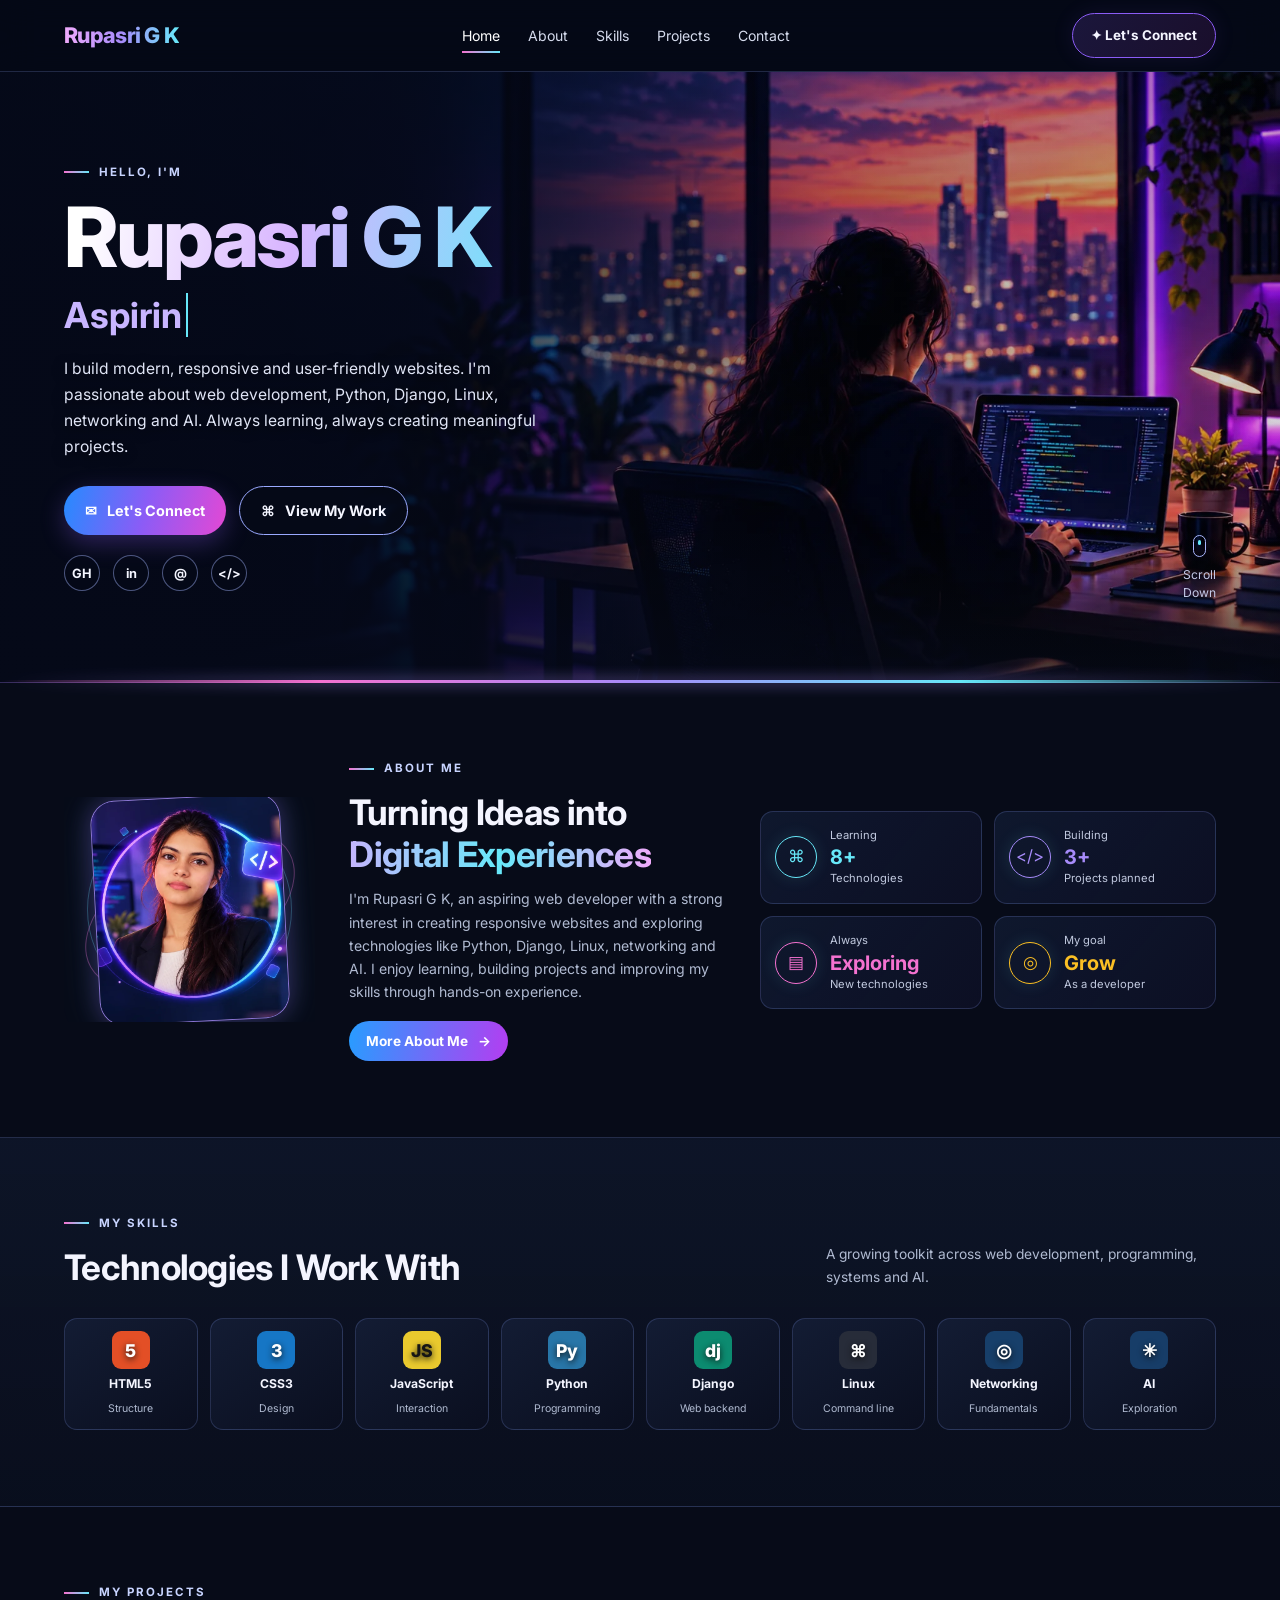
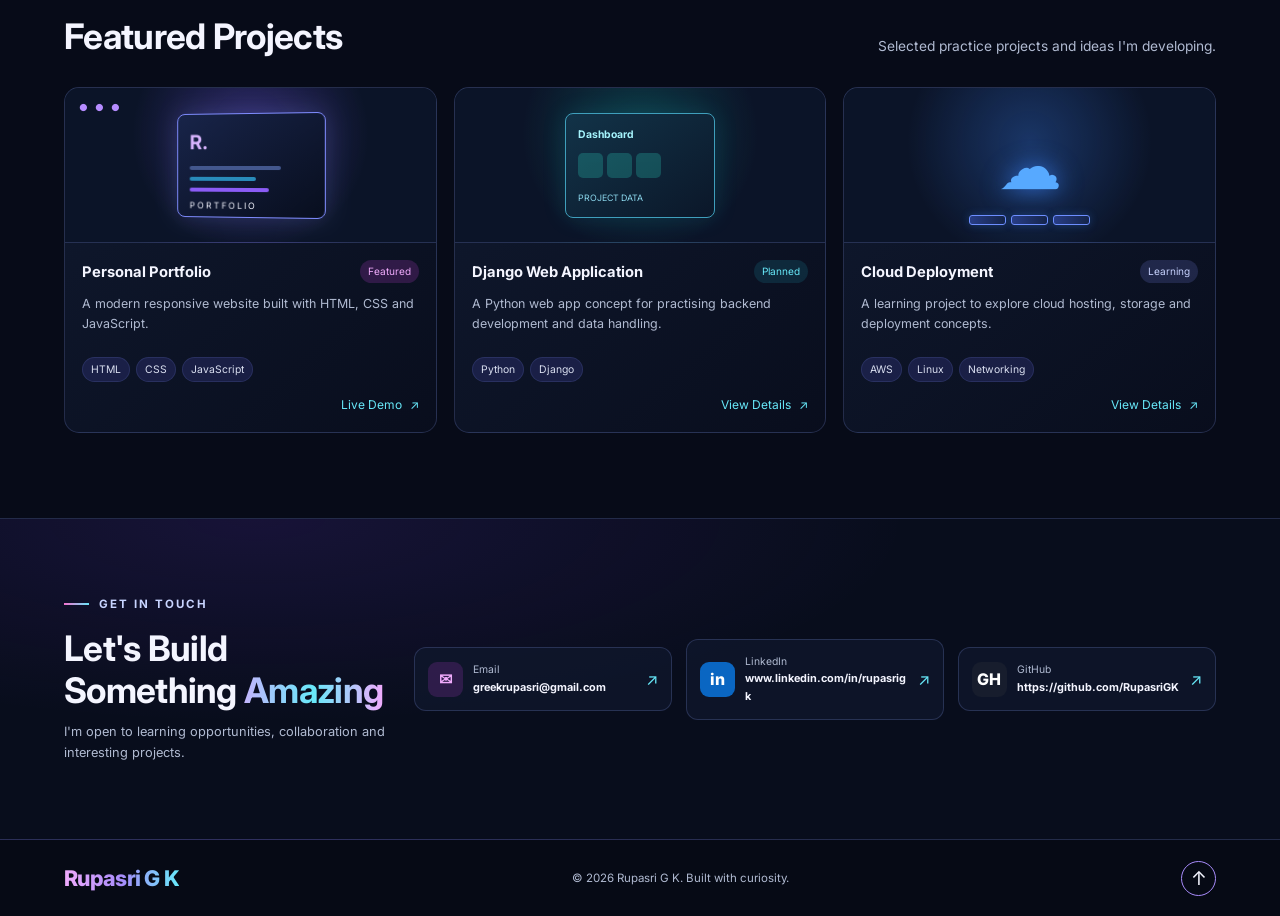
==== index.html @ 0a928298 "Initial portfolio commit" ====
<!DOCTYPE html>
<html lang="en">
<head>
  <meta charset="UTF-8">
  <meta name="viewport" content="width=device-width, initial-scale=1.0">
  <meta name="description" content="Rupasri G K — aspiring web developer exploring HTML, CSS, JavaScript, Python, Django, Linux, networking and AI.">
  <title>Rupasri G K | Web Developer</title>
  <link rel="preconnect" href="https://fonts.googleapis.com">
  <link rel="preconnect" href="https://fonts.gstatic.com" crossorigin>
  <link href="https://fonts.googleapis.com/css2?family=Inter:wght@400;500;600;700;800&display=swap" rel="stylesheet">
  <link rel="stylesheet" href="style.css">
  <script src="script.js" defer></script>
</head>
<body>
  <header class="site-header">
    <nav class="nav container" aria-label="Main navigation">
      <a class="brand" href="#home">Rupasri <span>G K</span></a>
      <button class="menu-toggle" id="menu-toggle" aria-expanded="false" aria-controls="nav-links" aria-label="Open navigation">☰</button>
      <ul class="nav-links" id="nav-links">
        <li><a class="active" href="#home">Home</a></li>
        <li><a href="#about">About</a></li>
        <li><a href="#skills">Skills</a></li>
        <li><a href="#projects">Projects</a></li>
        <li><a href="#contact">Contact</a></li>
      </ul>
      <a class="resume-link" href="#contact">✦ Let's Connect</a>
    </nav>
  </header>

  <main>
    <section class="hero" id="home">
      <div class="hero-shade"></div>
      <div class="hero-inner container">
        <div class="hero-copy">
          <p class="eyebrow"><span class="eyebrow-line"></span> HELLO, I'M</p>
          <h1>Rupasri <span>G K</span></h1>
          <h2><span class="typing" id="typing-text">Aspiring Web Developer</span></h2>
          <p class="hero-description">
            I build modern, responsive and user-friendly websites. I'm passionate
            about web development, Python, Django, Linux, networking and AI.
            Always learning, always creating meaningful projects.
          </p>
          <div class="hero-actions">
            <a class="button button-primary" href="#contact">✉ <span>Let's Connect</span></a>
            <a class="button button-glass" href="#projects">⌘ <span>View My Work</span></a>
          </div>
          <div class="social-links" aria-label="Social links">
            <a href="https://github.com/" target="_blank" rel="noreferrer" aria-label="GitHub">GH</a>
            <a href="https://www.linkedin.com/" target="_blank" rel="noreferrer" aria-label="LinkedIn">in</a>
            <a href="mailto:YOUR_EMAIL@example.com" aria-label="Email">@</a>
            <a href="#skills" aria-label="Explore skills">&lt;/&gt;</a>
          </div>
        </div>
        <a class="scroll-cue" href="#about"><span class="scroll-dot"></span> Scroll<br>Down</a>
      </div>
      <div class="hero-wave" aria-hidden="true"></div>
    </section>

    <section class="about-section section container reveal" id="about">
      
        <div class="about-visual">
            <div class="visual-orbit orbit-one"></div>
            <div class="visual-orbit orbit-two"></div>

            <div class="profile-frame">
                <img
                    src="rupaai-optimized.webp"
                    alt="Professional portrait of Rupasri G K"
                    class="profile-photo"
                >
            </div>

            <!-- <div class="code-float">&lt;/&gt;</div> -->
        </div>

      <div class="about-copy">
        <p class="eyebrow"><span class="eyebrow-line"></span> ABOUT ME</p>
        <h2>Turning Ideas into<br><span class="gradient-text">Digital Experiences</span></h2>
        <p>I'm Rupasri G K, an aspiring web developer with a strong interest in creating responsive websites and exploring technologies like Python, Django, Linux, networking and AI. I enjoy learning, building projects and improving my skills through hands-on experience.</p>
        <a class="text-link" href="#contact">More About Me <span>→</span></a>
      </div>
      <div class="stats-grid">
        <article class="stat-card cyan"><span class="stat-icon">⌘</span><div><small>Learning</small><strong>8+</strong><small>Technologies</small></div></article>
        <article class="stat-card purple"><span class="stat-icon">&lt;/&gt;</span><div><small>Building</small><strong>3+</strong><small>Projects planned</small></div></article>
        <article class="stat-card pink"><span class="stat-icon">▤</span><div><small>Always</small><strong>Exploring</strong><small>New technologies</small></div></article>
        <article class="stat-card orange"><span class="stat-icon">◎</span><div><small>My goal</small><strong>Grow</strong><small>As a developer</small></div></article>
      </div>
    </section>

    <section class="skills-section section" id="skills">
      <div class="container reveal">
        <div class="section-heading">
          <div><p class="eyebrow"><span class="eyebrow-line"></span> MY SKILLS</p><h2>Technologies I Work With</h2></div>
          <p>A growing toolkit across web development, programming, systems and AI.</p>
        </div>
        <div class="skills-grid">
          <article class="skill-card"><span class="skill-symbol html">5</span><h3>HTML5</h3><small>Structure</small></article>
          <article class="skill-card"><span class="skill-symbol css">3</span><h3>CSS3</h3><small>Design</small></article>
          <article class="skill-card"><span class="skill-symbol js">JS</span><h3>JavaScript</h3><small>Interaction</small></article>
          <article class="skill-card"><span class="skill-symbol python">Py</span><h3>Python</h3><small>Programming</small></article>
          <article class="skill-card"><span class="skill-symbol django">dj</span><h3>Django</h3><small>Web backend</small></article>
          <article class="skill-card"><span class="skill-symbol linux">⌘</span><h3>Linux</h3><small>Command line</small></article>
          <article class="skill-card"><span class="skill-symbol network">◎</span><h3>Networking</h3><small>Fundamentals</small></article>
          <article class="skill-card"><span class="skill-symbol ai">✳</span><h3>AI</h3><small>Exploration</small></article>
        </div>
      </div>
    </section>

    <section class="projects-section section container reveal" id="projects">
      <div class="section-heading">
        <div><p class="eyebrow"><span class="eyebrow-line"></span> MY PROJECTS</p><h2>Featured Projects</h2></div>
        <p>Selected practice projects and ideas I'm developing.</p>
      </div>
      <div class="projects-grid">
        <article class="project-card">
          <div class="project-art portfolio-art"><span class="browser-dots">● ● ●</span><div class="mini-screen"><b>R.</b><i></i><i></i><i></i><span>PORTFOLIO</span></div></div>
          <div class="project-info"><div class="project-title-row"><h3>Personal Portfolio</h3><span class="status featured">Featured</span></div><p>A modern responsive website built with HTML, CSS and JavaScript.</p><div class="tags"><span>HTML</span><span>CSS</span><span>JavaScript</span></div><a href="#home" class="project-link">Live Demo <span>↗</span></a></div>
        </article>
        <article class="project-card">
          <div class="project-art django-art"><span class="app-window"><b>Dashboard</b><i></i><i></i><i></i><em>PROJECT DATA</em></span></div>
          <div class="project-info"><div class="project-title-row"><h3>Django Web Application</h3><span class="status progress">Planned</span></div><p>A Python web app concept for practising backend development and data handling.</p><div class="tags"><span>Python</span><span>Django</span></div><a href="#contact" class="project-link">View Details <span>↗</span></a></div>
        </article>
        <article class="project-card">
          <div class="project-art cloud-art"><div class="cloud-shape">☁</div><div class="server-stack"><i></i><i></i><i></i></div></div>
          <div class="project-info"><div class="project-title-row"><h3>Cloud Deployment</h3><span class="status planned">Learning</span></div><p>A learning project to explore cloud hosting, storage and deployment concepts.</p><div class="tags"><span>AWS</span><span>Linux</span><span>Networking</span></div><a href="#contact" class="project-link">View Details <span>↗</span></a></div>
        </article>
      </div>
    </section>

    <section class="contact-section section" id="contact">
      <div class="container contact-inner reveal">
        <div><p class="eyebrow"><span class="eyebrow-line"></span> GET IN TOUCH</p><h2>Let's Build Something <span class="gradient-text">Amazing</span></h2><p>I'm open to learning opportunities, collaboration and interesting projects.</p></div>
        <a class="contact-card" href="mailto:greekrupasri@gmail.com"><span class="contact-icon">✉</span><span><small>Email</small><strong>greekrupasri@gmail.com</strong></span><span class="arrow">↗</span></a>
        <a class="contact-card" href="https://www.linkedin.com/" target="_blank" rel="noreferrer"><span class="contact-icon linkedin">in</span><span><small>LinkedIn</small><strong>www.linkedin.com/in/rupasrigk</strong></span><span class="arrow">↗</span></a>
        <a class="contact-card" href="https://github.com/" target="_blank" rel="noreferrer"><span class="contact-icon github">GH</span><span><small>GitHub</small><strong>https://github.com/RupasriGK</strong></span><span class="arrow">↗</span></a>
      </div>
    </section>
  </main>

  <footer class="footer">
    <div class="container footer-inner"><a class="brand" href="#home">Rupasri <span>G K</span></a><p>© <span id="year"></span> Rupasri G K. Built with curiosity.</p><a href="#home" class="back-top" aria-label="Back to top">↑</a></div>
  </footer>
</body>
</html>
---- style.css ----
/* Rupasri G K portfolio — modern responsive design */
:root {
  --bg: #070b18;
  --panel: #0d1427;
  --panel2: #101a30;
  --text: #f4f5ff;
  --muted: #b0bad1;
  --purple: #a78bfa;
  --cyan: #67e8f9;
  --pink: #f472d0;
  --line: rgba(143, 164, 255, 0.2);
  --max: 1180px;
}
* {
  box-sizing: border-box;
  margin: 0;
  padding: 0;
}
html {
  scroll-behavior: smooth;
  scroll-padding-top: 85px;
}
body {
  font-family:
    Inter,
    Segoe UI,
    Arial,
    sans-serif;
  color: var(--text);
  background: var(--bg);
  line-height: 1.65;
  overflow-x: hidden;
}
a {
  color: inherit;
  text-decoration: none;
}
button {
  font: inherit;
}
.container {
  width: min(var(--max), 90%);
  margin-inline: auto;
}
.site-header {
  height: 72px;
  position: sticky;
  top: 0;
  z-index: 50;
  background: rgba(5, 9, 22, 0.88);
  backdrop-filter: blur(18px);
  border-bottom: 1px solid var(--line);
}
.nav {
  height: 100%;
  display: flex;
  align-items: center;
  justify-content: space-between;
  gap: 22px;
}
.brand {
  font-size: 1.35rem;
  font-weight: 800;
  letter-spacing: -0.7px;
  background: linear-gradient(90deg, #f0abfc, #a78bfa, #67e8f9);
  background-clip: text;
  -webkit-background-clip: text;
  color: transparent;
  white-space: nowrap;
}
.nav-links {
  list-style: none;
  display: flex;
  align-items: center;
  gap: 28px;
}
.nav-links a {
  font-size: 0.88rem;
  color: #d5dbed;
  position: relative;
  padding: 25px 0;
  transition: color 0.25s;
}
.nav-links a::after {
  content: "";
  position: absolute;
  bottom: 16px;
  left: 0;
  width: 0;
  height: 2px;
  background: linear-gradient(90deg, var(--pink), var(--cyan));
  transition: width 0.3s;
}
.nav-links a:hover,
.nav-links a.active {
  color: white;
}
.nav-links a:hover::after,
.nav-links a.active::after {
  width: 100%;
}
.resume-link {
  font-size: 0.84rem;
  font-weight: 700;
  padding: 10px 18px;
  border: 1px solid #8b5cf6;
  border-radius: 30px;
  background: linear-gradient(
    120deg,
    rgba(139, 92, 246, 0.17),
    rgba(217, 70, 239, 0.1)
  );
  box-shadow: 0 0 22px rgba(139, 92, 246, 0.1);
  transition: 0.3s;
}
.resume-link:hover {
  box-shadow: 0 0 28px rgba(167, 139, 250, 0.4);
  transform: translateY(-2px);
}
.menu-toggle {
  display: none;
  color: white;
  background: #141b31;
  border: 1px solid var(--line);
  border-radius: 9px;
  padding: 6px 12px;
  font-size: 1.3rem;
}
.hero {
  min-height: 610px;
  position: relative;
  display: flex;
  align-items: center;
  background-image: url("bg-optimized.webp");
  background-position: center 48%;
  background-size: cover;
  isolation: isolate;
  border-bottom: 1px solid rgba(167, 139, 250, 0.3);
}
.hero-shade {
  position: absolute;
  inset: 0;
  z-index: -1;
  background:
    linear-gradient(
      90deg,
      rgba(5, 9, 24, 0.96) 0%,
      rgba(5, 9, 24, 0.87) 31%,
      rgba(5, 9, 24, 0.26) 65%,
      rgba(5, 9, 24, 0.15) 100%
    ),
    linear-gradient(
      0deg,
      rgba(7, 11, 24, 0.75),
      transparent 25%,
      rgba(7, 11, 24, 0.1)
    );
}
.hero-inner {
  position: relative;
  display: flex;
  align-items: center;
  min-height: 610px;
  padding-block: 70px;
}
.hero-copy {
  max-width: 550px;
  animation: rise 0.9s both;
}
.eyebrow {
  display: flex;
  align-items: center;
  gap: 10px;
  font-size: 0.72rem;
  letter-spacing: 2px;
  color: #c8d4ff;
  font-weight: 700;
  margin-bottom: 13px;
}
.eyebrow-line {
  display: inline-block;
  width: 25px;
  height: 2px;
  background: linear-gradient(90deg, var(--pink), var(--cyan));
}
.hero h1 {
  font-size: clamp(3.2rem, 6.5vw, 5.8rem);
  line-height: 1.02;
  letter-spacing: -3px;
  font-weight: 800;
  background: linear-gradient(100deg, #fff 5%, #d7b4ff 48%, #67e8f9);
  background-clip: text;
  -webkit-background-clip: text;
  color: transparent;
}
.hero h2 {
  font-size: clamp(1.35rem, 2.8vw, 2.25rem);
  line-height: 1.3;
  margin-top: 12px;
  color: #c8b5ff;
}
.typing {
  border-right: 2px solid var(--cyan);
  padding-right: 4px;
  animation: caret 0.8s steps(1) infinite;
}
.hero-description {
  max-width: 480px;
  color: #e0e5f6;
  font-size: 0.98rem;
  margin-top: 18px;
  text-shadow: 0 2px 12px #050816;
}
.hero-actions {
  display: flex;
  flex-wrap: wrap;
  gap: 13px;
  margin-top: 26px;
}
.button {
  display: inline-flex;
  align-items: center;
  justify-content: center;
  gap: 10px;
  padding: 12px 21px;
  border-radius: 28px;
  font-size: 0.9rem;
  font-weight: 700;
  transition:
    transform 0.25s,
    box-shadow 0.25s;
}
.button:hover {
  transform: translateY(-3px);
}
.button-primary {
  color: #fff;
  background: linear-gradient(105deg, #258bff, #8b5cf6, #e448d4);
  box-shadow: 0 8px 25px rgba(139, 92, 246, 0.3);
}
.button-primary:hover {
  box-shadow: 0 8px 35px rgba(217, 70, 239, 0.42);
}
.button-glass {
  border: 1px solid #9aa9ff;
  background: rgba(7, 11, 24, 0.48);
  backdrop-filter: blur(10px);
}
.button-glass:hover {
  box-shadow: 0 0 25px rgba(103, 232, 249, 0.2);
}
.social-links {
  display: flex;
  gap: 13px;
  margin-top: 20px;
}
.social-links a {
  width: 36px;
  height: 36px;
  display: grid;
  place-items: center;
  border: 1px solid rgba(164, 181, 255, 0.45);
  border-radius: 50%;
  font-weight: 700;
  font-size: 0.8rem;
  background: rgba(5, 9, 24, 0.45);
  transition: 0.25s;
}
.social-links a:hover {
  color: var(--cyan);
  border-color: var(--cyan);
  transform: translateY(-4px);
  box-shadow: 0 0 18px rgba(103, 232, 249, 0.22);
}
.scroll-cue {
  position: absolute;
  right: 0;
  bottom: 80px;
  text-align: center;
  color: #c4c9e7;
  font-size: 0.76rem;
  line-height: 1.5;
}
.scroll-dot {
  display: block;
  width: 13px;
  height: 22px;
  border: 1px solid #aab7ff;
  border-radius: 10px;
  margin: 0 auto 9px;
  position: relative;
}
.scroll-dot::after {
  content: "";
  position: absolute;
  width: 3px;
  height: 5px;
  left: 4px;
  top: 4px;
  border-radius: 4px;
  background: var(--cyan);
  animation: scrollDot 1.3s infinite;
}
.hero-wave {
  position: absolute;
  bottom: -1px;
  left: 0;
  right: 0;
  height: 3px;
  background: linear-gradient(
    90deg,
    transparent,
    var(--pink),
    var(--purple),
    var(--cyan),
    transparent
  );
  filter: drop-shadow(0 0 7px var(--purple));
}
.section {
  padding-block: 76px;
}
.about-section {
  display: grid;
  grid-template-columns: 0.8fr 1.2fr 1.45fr;
  align-items: center;
  gap: 34px;
}
.about-visual {
  min-height: 205px;
  display: grid;
  place-items: center;
  position: relative;
  overflow: hidden;
}
.about-monogram {
  width: 165px;
  height: 165px;
  border: 1px solid rgba(167, 139, 250, 0.65);
  border-radius: 24px;
  display: flex;
  align-items: center;
  justify-content: center;
  flex-direction: column;
  font-size: 3.3rem;
  font-weight: 800;
  background: linear-gradient(
    140deg,
    rgba(70, 67, 147, 0.72),
    rgba(12, 20, 43, 0.9)
  );
  box-shadow: 0 0 35px rgba(139, 92, 246, 0.18);
  transform: rotate(-5deg);
}
.about-monogram span {
  color: var(--cyan);
}
.about-monogram small {
  font-size: 0.53rem;
  letter-spacing: 2px;
  color: #c8d2f4;
}
.visual-orbit {
  position: absolute;
  width: 205px;
  height: 205px;
  border: 1px solid rgba(103, 232, 249, 0.28);
  border-radius: 50%;
  animation: spin 16s linear infinite;
}
.orbit-two {
  width: 230px;
  height: 130px;
  border-color: rgba(244, 114, 208, 0.35);
  transform: rotate(-30deg);
  animation-direction: reverse;
}
.code-float {
  position: absolute;
  right: 3%;
  top: 18%;
  padding: 9px 12px;
  border-radius: 12px;
  background: linear-gradient(135deg, #a855f7, #2563eb);
  box-shadow: 0 0 24px rgba(167, 139, 250, 0.4);
  font-weight: 800;
}
.about-copy h2,
.section-heading h2,
.contact-inner h2 {
  font-size: clamp(1.6rem, 3vw, 2.2rem);
  line-height: 1.2;
  letter-spacing: -0.7px;
}
.gradient-text {
  background: linear-gradient(90deg, #c4b5fd, #67e8f9, #f0abfc);
  background-clip: text;
  -webkit-background-clip: text;
  color: transparent;
}
.about-copy > p:not(.eyebrow) {
  font-size: 0.88rem;
  color: var(--muted);
  margin-top: 12px;
}
.text-link {
  display: inline-flex;
  gap: 10px;
  align-items: center;
  margin-top: 17px;
  font-size: 0.85rem;
  font-weight: 700;
  color: #fff;
  background: linear-gradient(100deg, #279dff, #b43df1);
  padding: 9px 17px;
  border-radius: 24px;
  transition: 0.25s;
}
.text-link:hover {
  gap: 16px;
  box-shadow: 0 0 20px rgba(167, 139, 250, 0.35);
}
.stats-grid {
  display: grid;
  grid-template-columns: repeat(2, minmax(0, 1fr));
  gap: 12px;
}
.stat-card {
  display: flex;
  align-items: center;
  gap: 13px;
  padding: 16px 14px;
  min-height: 88px;
  border: 1px solid var(--line);
  border-radius: 13px;
  background: linear-gradient(
    130deg,
    rgba(16, 27, 50, 0.85),
    rgba(14, 16, 39, 0.8)
  );
  transition:
    transform 0.3s,
    border-color 0.3s;
}
.stat-card:hover {
  transform: translateY(-4px);
  border-color: rgba(103, 232, 249, 0.55);
}
.stat-icon {
  flex: 0 0 42px;
  width: 42px;
  height: 42px;
  border-radius: 50%;
  display: grid;
  place-items: center;
  font-size: 1.05rem;
  border: 1px solid currentColor;
  color: var(--cyan);
  box-shadow: 0 0 17px rgba(103, 232, 249, 0.12);
}
.stat-card.purple .stat-icon {
  color: var(--purple);
}
.stat-card.pink .stat-icon {
  color: var(--pink);
}
.stat-card.orange .stat-icon {
  color: #fbbf24;
}
.stat-card div {
  display: flex;
  flex-direction: column;
  line-height: 1.4;
}
.stat-card small {
  font-size: 0.7rem;
  color: #c1c9df;
}
.stat-card strong {
  font-size: 1.25rem;
  color: var(--cyan);
}
.stat-card.purple strong {
  color: var(--purple);
}
.stat-card.pink strong {
  color: var(--pink);
}
.stat-card.orange strong {
  color: #fbbf24;
}
.skills-section {
  background: linear-gradient(
    180deg,
    rgba(15, 23, 43, 0.8),
    rgba(9, 14, 29, 0.94)
  );
  border-block: 1px solid var(--line);
}
.section-heading {
  display: flex;
  align-items: end;
  justify-content: space-between;
  gap: 28px;
}
.section-heading > p {
  max-width: 390px;
  color: var(--muted);
  font-size: 0.86rem;
}
.skills-grid {
  display: grid;
  grid-template-columns: repeat(8, minmax(0, 1fr));
  gap: 12px;
  margin-top: 30px;
}
.skill-card {
  min-height: 112px;
  display: flex;
  flex-direction: column;
  align-items: center;
  justify-content: center;
  gap: 5px;
  border: 1px solid var(--line);
  border-radius: 13px;
  background: linear-gradient(
    145deg,
    rgba(20, 30, 54, 0.9),
    rgba(10, 15, 31, 0.9)
  );
  transition:
    transform 0.3s,
    border-color 0.3s,
    box-shadow 0.3s;
}
.skill-card:hover {
  transform: translateY(-7px);
  border-color: rgba(103, 232, 249, 0.55);
  box-shadow:
    0 12px 26px rgba(0, 0, 0, 0.2),
    0 0 20px rgba(103, 232, 249, 0.08);
}
.skill-symbol {
  width: 38px;
  height: 38px;
  display: grid;
  place-items: center;
  font-weight: 800;
  font-size: 1.1rem;
  border-radius: 9px;
  color: #fff;
  background: #e34f26;
  text-shadow: 0 2px 6px #111;
}
.skill-symbol.css {
  background: #1676c5;
}
.skill-symbol.js {
  background: #e9c92e;
  color: #151515;
}
.skill-symbol.python {
  background: #2876a8;
}
.skill-symbol.django {
  background: #0c8b70;
}
.skill-symbol.linux {
  background: #272c39;
}
.skill-symbol.network {
  background: #173f6a;
}
.skill-symbol.ai {
  background: #173d68;
}
.skill-card h3 {
  font-size: 0.76rem;
}
.skill-card small {
  font-size: 0.66rem;
  color: var(--muted);
}
.projects-section {
  padding-bottom: 85px;
}
.projects-grid {
  display: grid;
  grid-template-columns: repeat(3, minmax(0, 1fr));
  gap: 17px;
  margin-top: 30px;
}
.project-card {
  overflow: hidden;
  border: 1px solid var(--line);
  border-radius: 15px;
  background: linear-gradient(
    140deg,
    rgba(17, 27, 49, 0.94),
    rgba(9, 14, 29, 0.96)
  );
  transition:
    transform 0.3s,
    border-color 0.3s,
    box-shadow 0.3s;
}
.project-card:hover {
  transform: translateY(-6px);
  border-color: rgba(167, 139, 250, 0.65);
  box-shadow: 0 15px 35px rgba(0, 0, 0, 0.22);
}
.project-art {
  height: 155px;
  position: relative;
  display: grid;
  place-items: center;
  overflow: hidden;
  background:
    radial-gradient(
      circle at 50% 30%,
      rgba(112, 80, 225, 0.36),
      transparent 55%
    ),
    #0b1428;
  border-bottom: 1px solid var(--line);
}
.browser-dots {
  position: absolute;
  top: 12px;
  left: 14px;
  font-size: 0.6rem;
  letter-spacing: 2px;
  color: #b68cff;
}
.mini-screen {
  width: 150px;
  height: 105px;
  border: 1px solid #7f8cff;
  border-radius: 8px;
  background: linear-gradient(145deg, #182449, #080e1e);
  box-shadow: 0 0 24px rgba(129, 140, 248, 0.22);
  padding: 12px;
  transform: perspective(500px) rotateY(-8deg);
  transition: transform 0.4s;
}
.project-card:hover .mini-screen {
  transform: perspective(500px) rotateY(0) scale(1.05);
}
.mini-screen b {
  font-size: 1.25rem;
  color: #d8b4fe;
}
.mini-screen i {
  display: block;
  width: 75%;
  height: 4px;
  margin-top: 7px;
  border-radius: 5px;
  background: #43578d;
}
.mini-screen i:nth-of-type(2) {
  width: 55%;
  background: #298bba;
}
.mini-screen i:nth-of-type(3) {
  width: 65%;
  background: #8b5cf6;
}
.mini-screen span {
  display: block;
  margin-top: 7px;
  font-size: 0.55rem;
  letter-spacing: 2px;
}
.django-art {
  background:
    radial-gradient(
      circle at 50% 30%,
      rgba(20, 184, 166, 0.25),
      transparent 55%
    ),
    #0b1428;
}
.app-window {
  width: 150px;
  height: 105px;
  padding: 12px;
  border-radius: 8px;
  border: 1px solid #3f9fbc;
  background: linear-gradient(145deg, #123348, #0b1729);
  box-shadow: 0 0 24px rgba(34, 211, 238, 0.12);
  font-size: 0.65rem;
}
.app-window b {
  display: block;
  color: #a5f3fc;
  margin-bottom: 10px;
}
.app-window i {
  display: inline-block;
  width: 25px;
  height: 25px;
  margin-right: 4px;
  border-radius: 5px;
  background: rgba(45, 212, 191, 0.25);
}
.app-window em {
  display: block;
  margin-top: 8px;
  color: #8bd7ec;
  font-size: 0.55rem;
  font-style: normal;
}
.cloud-art {
  background:
    radial-gradient(
      circle at 50% 35%,
      rgba(59, 130, 246, 0.3),
      transparent 58%
    ),
    #0b1428;
}
.cloud-shape {
  font-size: 4rem;
  color: #57a9ff;
  text-shadow: 0 0 25px rgba(59, 130, 246, 0.8);
  animation: float 4s ease-in-out infinite;
}
.server-stack {
  position: absolute;
  bottom: 17px;
  display: flex;
  gap: 5px;
}
.server-stack i {
  display: block;
  width: 37px;
  height: 10px;
  border: 1px solid #6d8eff;
  border-radius: 3px;
  background: linear-gradient(90deg, #283d86, #15254a);
  box-shadow: 0 0 8px rgba(59, 130, 246, 0.3);
}
.project-info {
  padding: 17px;
}
.project-title-row {
  display: flex;
  align-items: flex-start;
  justify-content: space-between;
  gap: 8px;
}
.project-title-row h3 {
  font-size: 0.92rem;
}
.status {
  font-size: 0.63rem;
  padding: 3px 8px;
  border-radius: 20px;
  white-space: nowrap;
}
.featured {
  background: rgba(217, 70, 239, 0.18);
  color: #f0abfc;
}
.progress {
  background: rgba(34, 211, 238, 0.12);
  color: #67e8f9;
}
.planned {
  background: rgba(129, 140, 248, 0.18);
  color: #c7d2fe;
}
.project-info > p {
  font-size: 0.78rem;
  color: var(--muted);
  margin-top: 9px;
  min-height: 50px;
}
.tags {
  display: flex;
  flex-wrap: wrap;
  gap: 6px;
  margin-top: 13px;
}
.tags span {
  font-size: 0.65rem;
  color: #d9def0;
  padding: 3px 8px;
  border-radius: 20px;
  background: rgba(99, 102, 241, 0.16);
  border: 1px solid rgba(129, 140, 248, 0.15);
}
.project-link {
  display: flex;
  justify-content: flex-end;
  gap: 8px;
  font-size: 0.75rem;
  color: var(--cyan);
  margin-top: 13px;
}
.project-link span {
  transition: transform 0.2s;
}
.project-link:hover span {
  transform: translate(3px, -3px);
}
.contact-section {
  border-top: 1px solid var(--line);
  border-bottom: 1px solid var(--line);
  background:
    radial-gradient(
      ellipse at 20% 0%,
      rgba(124, 58, 237, 0.13),
      transparent 45%
    ),
    #080d1c;
}
.contact-inner {
  display: grid;
  grid-template-columns: 1.3fr repeat(3, 1fr);
  align-items: center;
  gap: 14px;
}
.contact-inner > div > p:not(.eyebrow) {
  font-size: 0.8rem;
  color: var(--muted);
  margin-top: 10px;
}
.contact-card {
  display: flex;
  align-items: center;
  gap: 10px;
  min-width: 0;
  padding: 13px;
  border: 1px solid var(--line);
  border-radius: 12px;
  background: rgba(16, 25, 46, 0.7);
  transition: 0.3s;
}
.contact-card:hover {
  transform: translateY(-4px);
  border-color: rgba(167, 139, 250, 0.6);
  box-shadow: 0 0 22px rgba(139, 92, 246, 0.1);
}
.contact-icon {
  flex: 0 0 35px;
  width: 35px;
  height: 35px;
  display: grid;
  place-items: center;
  border-radius: 9px;
  background: rgba(217, 70, 239, 0.16);
  color: #f0abfc;
  font-weight: 800;
}
.contact-icon.linkedin {
  background: #0a66c2;
  color: white;
}
.contact-icon.github {
  background: #171d2d;
  color: white;
}
.contact-card > span:nth-child(2) {
  min-width: 0;
  display: flex;
  flex-direction: column;
}
.contact-card small {
  font-size: 0.65rem;
  color: var(--muted);
}
.contact-card strong {
  font-size: 0.68rem;
  overflow-wrap: anywhere;
}
.contact-card .arrow {
  margin-left: auto;
  color: var(--cyan);
}
.footer {
  background: #060a15;
}
.footer-inner {
  min-height: 76px;
  display: flex;
  align-items: center;
  justify-content: space-between;
  gap: 18px;
}
.footer-inner p {
  font-size: 0.72rem;
  color: var(--muted);
}
.back-top {
  width: 35px;
  height: 35px;
  display: grid;
  place-items: center;
  border: 1px solid var(--purple);
  border-radius: 50%;
  font-size: 1.2rem;
  transition: 0.25s;
}
.back-top:hover {
  background: var(--purple);
  color: #080b18;
}
.reveal {
  opacity: 0;
  transform: translateY(24px);
  transition:
    opacity 0.7s ease,
    transform 0.7s cubic-bezier(0.2, 0.7, 0.2, 1);
}
.reveal.visible {
  opacity: 1;
  transform: translateY(0);
}
@keyframes rise {
  from {
    opacity: 0;
    transform: translateY(25px);
  }
  to {
    opacity: 1;
    transform: translateY(0);
  }
}
@keyframes caret {
  50% {
    border-color: transparent;
  }
}
@keyframes scrollDot {
  0% {
    transform: translateY(0);
    opacity: 1;
  }
  100% {
    transform: translateY(8px);
    opacity: 0;
  }
}
@keyframes spin {
  to {
    transform: rotate(360deg);
  }
}
@keyframes float {
  0%,
  100% {
    transform: translateY(0);
  }
  50% {
    transform: translateY(-8px);
  }
}
@media (max-width: 1050px) {
  .resume-link {
    display: none;
  }
  .about-section {
    grid-template-columns: 0.7fr 1.3fr;
  }
  .stats-grid {
    grid-column: 1/-1;
  }
  .skills-grid {
    grid-template-columns: repeat(4, minmax(0, 1fr));
  }
  .contact-inner {
    grid-template-columns: repeat(3, minmax(0, 1fr));
  }
  .contact-inner > div {
    grid-column: 1/-1;
    margin-bottom: 8px;
  }
}
@media (max-width: 760px) {
  .site-header {
    height: 66px;
  }
  .menu-toggle {
    display: block;
    margin-left: auto;
  }
  .nav-links {
    display: none;
    position: absolute;
    top: 65px;
    left: 0;
    right: 0;
    padding: 12px 5% 18px;
    flex-direction: column;
    align-items: stretch;
    gap: 0;
    background: rgba(5, 9, 22, 0.98);
    border-bottom: 1px solid var(--line);
  }
  .nav-links.open {
    display: flex;
  }
  .nav-links a {
    display: block;
    padding: 11px 4px;
  }
  .nav-links a::after {
    bottom: 5px;
  }
  .hero,
  .hero-inner {
    min-height: 620px;
  }
  .hero {
    background-position: 58% center;
  }
  .hero-shade {
    background:
      linear-gradient(
        90deg,
        rgba(5, 9, 24, 0.96),
        rgba(5, 9, 24, 0.78) 65%,
        rgba(5, 9, 24, 0.4)
      ),
      linear-gradient(0deg, rgba(7, 11, 24, 0.65), transparent);
  }
  .hero-inner {
    padding-block: 65px;
  }
  .hero-copy {
    max-width: 560px;
  }
  .hero h1 {
    font-size: clamp(3rem, 12vw, 5rem);
    letter-spacing: -2px;
  }
  .hero-description {
    font-size: 0.92rem;
  }
  .scroll-cue {
    display: none;
  }
  .about-section {
    grid-template-columns: 1fr;
    gap: 28px;
  }
  .about-visual {
    min-height: 190px;
  }
  .about-copy {
    text-align: left;
  }
  .stats-grid {
    grid-column: auto;
  }
  .section {
    padding-block: 60px;
  }
  .section-heading {
    align-items: flex-start;
    flex-direction: column;
    gap: 12px;
  }
  .projects-grid {
    grid-template-columns: 1fr 1fr;
  }
  .contact-inner {
    grid-template-columns: 1fr;
  }
  .contact-inner > div {
    grid-column: auto;
  }
  .footer-inner {
    padding-block: 18px;
    flex-wrap: wrap;
  }
  .footer-inner p {
    order: 3;
    width: 100%;
  }
}
@media (max-width: 520px) {
  .container {
    width: 91%;
  }
  .brand {
    font-size: 1.15rem;
  }
  .hero,
  .hero-inner {
    min-height: 590px;
  }
  .hero {
    background-position: 62% center;
  }
  .hero-actions {
    gap: 9px;
  }
  .button {
    padding: 11px 15px;
    font-size: 0.82rem;
  }
  .stats-grid {
    gap: 9px;
  }
  .stat-card {
    padding: 12px 9px;
    gap: 9px;
  }
  .stat-icon {
    flex-basis: 34px;
    width: 34px;
    height: 34px;
  }
  .stat-card strong {
    font-size: 1.05rem;
  }
  .stat-card small {
    font-size: 0.63rem;
  }
  .skills-grid {
    grid-template-columns: repeat(2, minmax(0, 1fr));
  }
  .skill-card {
    min-height: 105px;
  }
  .projects-grid {
    grid-template-columns: 1fr;
  }
  .project-art {
    height: 175px;
  }
  .contact-card {
    padding: 12px;
  }
  .footer-inner {
    justify-content: center;
    text-align: center;
  }
  .footer-inner .brand {
    width: 100%;
  }
}
@media (prefers-reduced-motion: reduce) {
  *,
  *::before,
  *::after {
    scroll-behavior: auto !important;
    animation-duration: 0.01ms !important;
    animation-iteration-count: 1 !important;
    transition-duration: 0.01ms !important;
  }
  .reveal {
    opacity: 1;
    transform: none;
  }
}



/* Professional profile portrait */
.profile-frame {
    position: relative;
    z-index: 1;
    width: 190px;
    height: 225px;
    overflow: hidden;
    border-radius: 24px;
    border: 1px solid rgba(167, 139, 250, 0.8);
    background: #10172d;
    box-shadow:
        0 0 25px rgba(139, 92, 246, 0.3),
        0 0 45px rgba(103, 232, 249, 0.12);
    transform: rotate(-3deg);
    animation: portraitFloat 5s ease-in-out infinite;
}

.profile-photo {
    display: block;
    width: 100%;
    height: 100%;
    object-fit: cover;
    object-position: center;
    transition: transform 0.5s ease;
}

.profile-frame:hover .profile-photo {
    transform: scale(1.06);
}

@keyframes portraitFloat {
    0%, 100% {
        transform: rotate(-3deg) translateY(0);
    }
    50% {
        transform: rotate(0deg) translateY(-7px);
    }
}

@media (max-width: 520px) {
    .profile-frame {
        width: 175px;
        height: 205px;
    }
}

@media (prefers-reduced-motion: reduce) {
    .profile-frame {
        animation: none;
    }
}
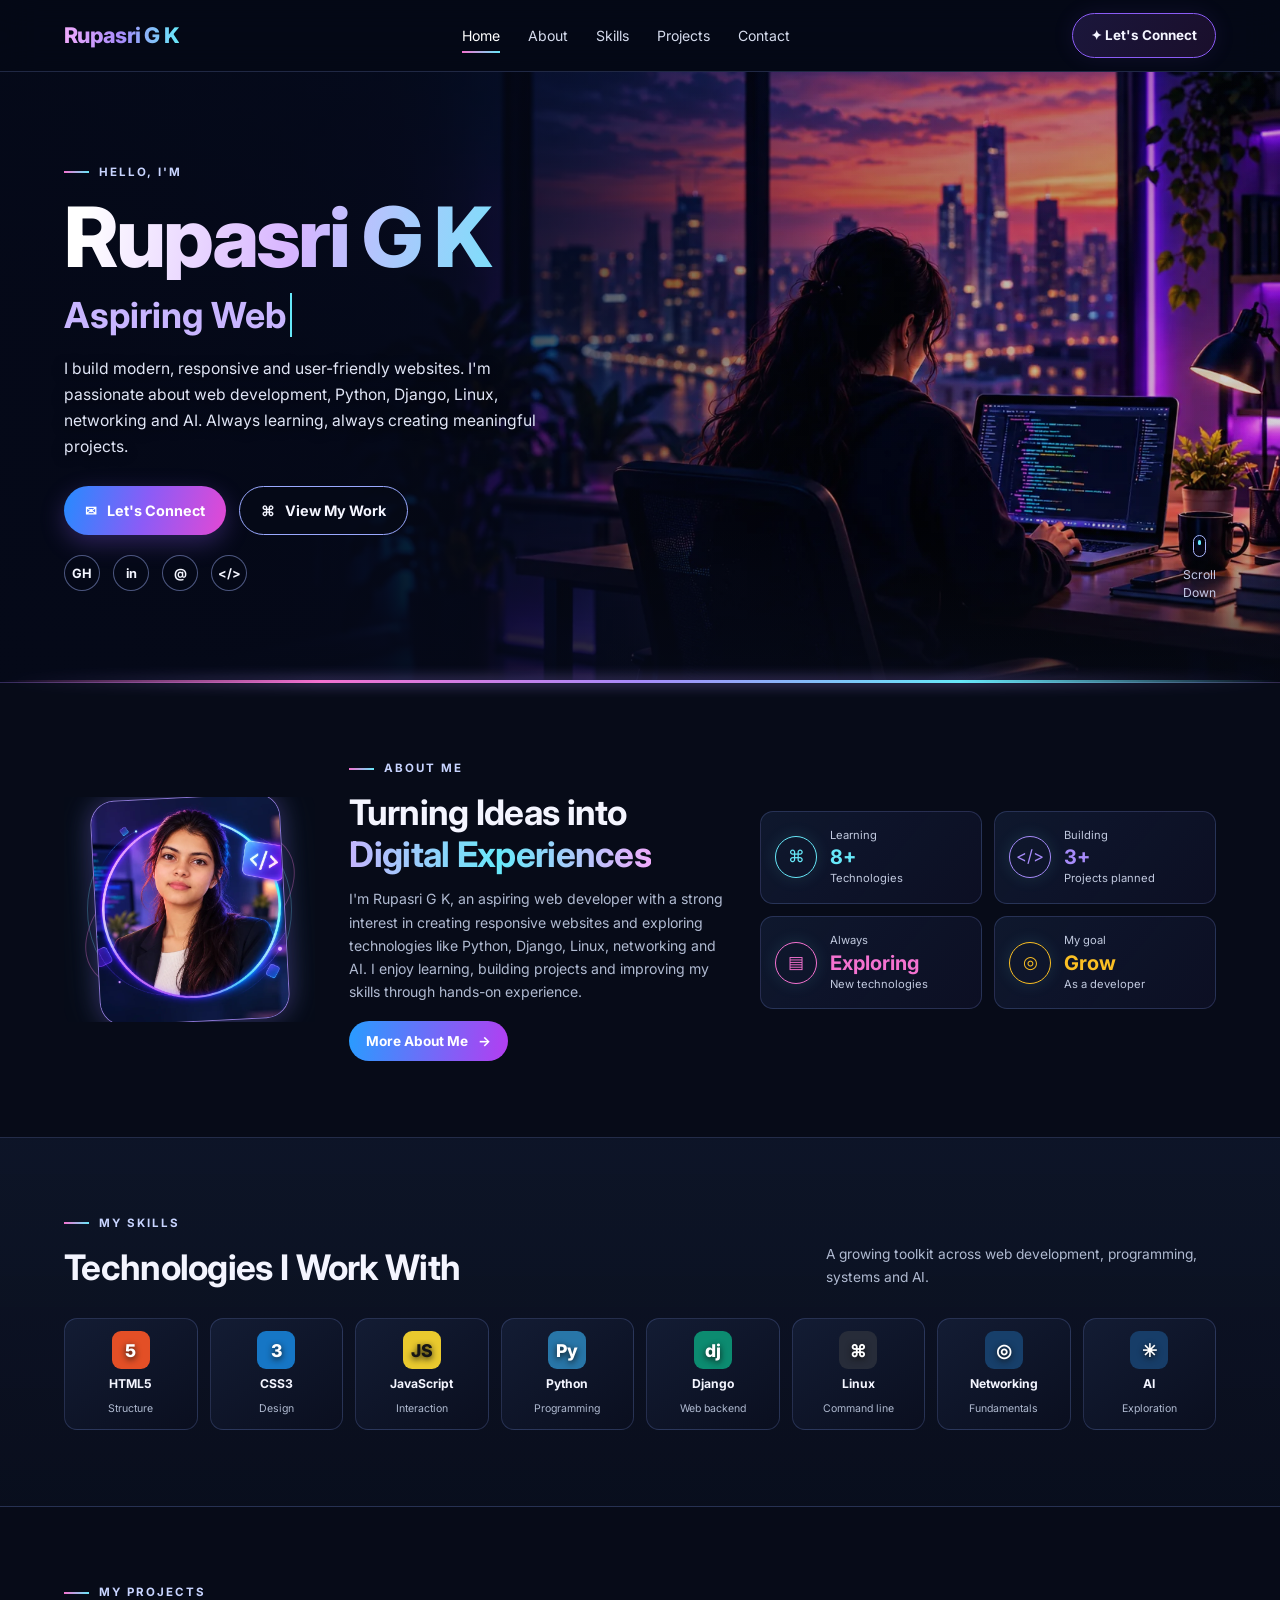
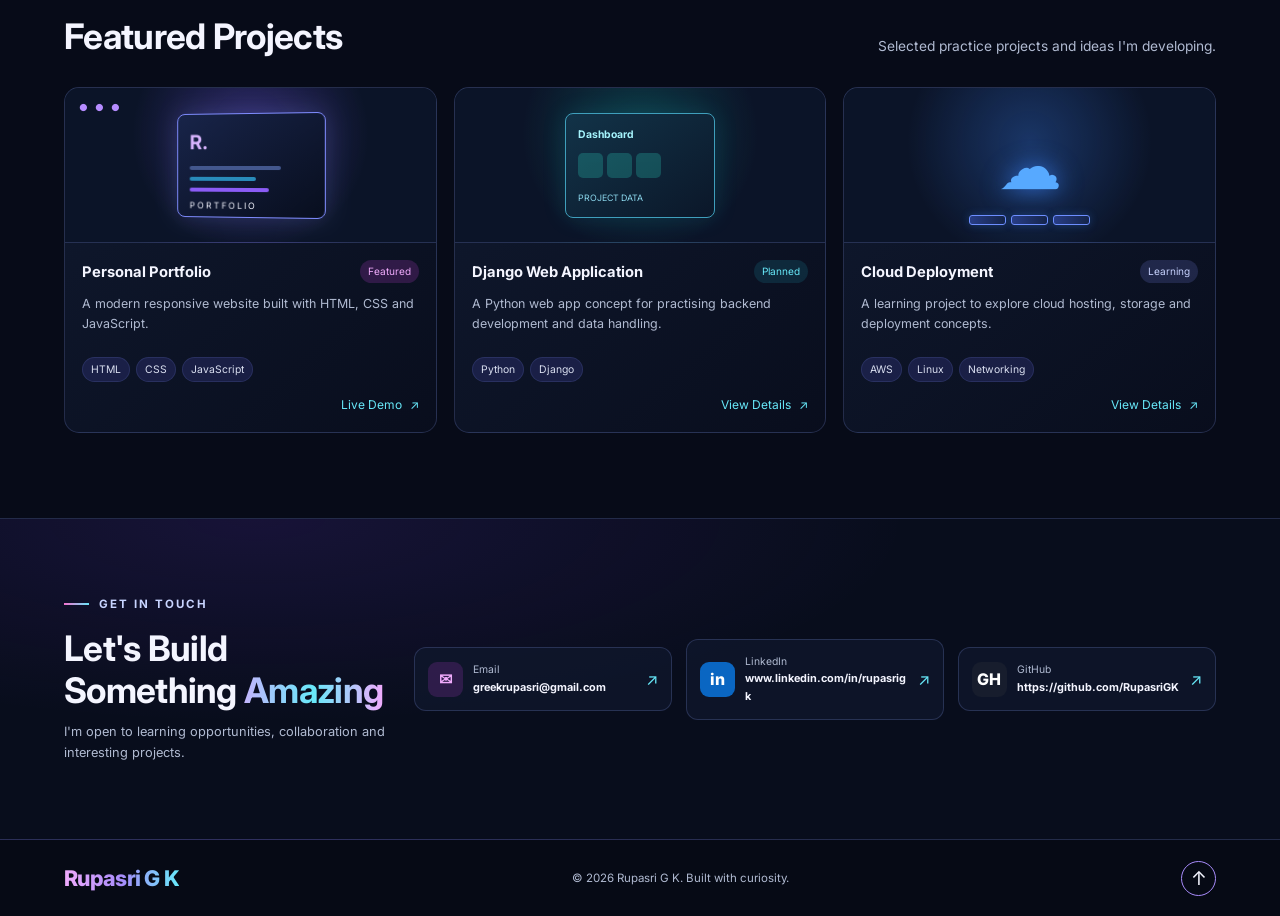
==== commit ab59e9e9: "updated index file" ====
--- a/index.html
+++ b/index.html
@@ -3,10 +3,25 @@
 <head>
   <meta charset="UTF-8">
   <meta name="viewport" content="width=device-width, initial-scale=1.0">
-  <meta name="description" content="Rupasri G K — aspiring web developer exploring HTML, CSS, JavaScript, Python, Django, Linux, networking and AI.">
-  <title>Rupasri G K | Web Developer</title>
+  <meta property="og:type" content="website">
+  <meta property="og:title" content="Rupasri G K | Web Developer">
+  <meta property="og:description"
+        content="Explore my portfolio, web development projects, technical skills and learning journey.">
+  <meta property="og:url"
+        content="https://ubiquitous-cendol-4ba4c1.netlify.app/">
+  <meta property="og:image"
+        content="https://ubiquitous-cendol-4ba4c1.netlify.app/rupaai-optimized.webp">
+
+  <meta name="twitter:card" content="summary_large_image">
+  <meta name="twitter:title" content="Rupasri G K | Web Developer">
+  <meta name="twitter:description"
+        content="Explore my portfolio, projects and technical skills.">
+  <meta name="twitter:image"
+        content="https://ubiquitous-cendol-4ba4c1.netlify.app/rupaai-optimized.webp">
+  <meta name="description" content="Explore Rupasri G K's web developer portfolio, featuring projects, skills in HTML, CSS, JavaScript, Python and Django, and interests in Linux, networking and AI.">  <title>Rupasri G K | Web Developer</title>
   <link rel="preconnect" href="https://fonts.googleapis.com">
   <link rel="preconnect" href="https://fonts.gstatic.com" crossorigin>
+  <link rel="canonical" href="https://ubiquitous-cendol-4ba4c1.netlify.app/">
   <link href="https://fonts.googleapis.com/css2?family=Inter:wght@400;500;600;700;800&display=swap" rel="stylesheet">
   <link rel="stylesheet" href="style.css">
   <script src="script.js" defer></script>
@@ -45,9 +60,9 @@
             <a class="button button-glass" href="#projects">⌘ <span>View My Work</span></a>
           </div>
           <div class="social-links" aria-label="Social links">
-            <a href="https://github.com/" target="_blank" rel="noreferrer" aria-label="GitHub">GH</a>
-            <a href="https://www.linkedin.com/" target="_blank" rel="noreferrer" aria-label="LinkedIn">in</a>
-            <a href="mailto:YOUR_EMAIL@example.com" aria-label="Email">@</a>
+            <a href="https://github.com/RupasriGK" target="_blank" rel="noreferrer" aria-label="GitHub">GH</a>
+            <a href="https://www.linkedin.com/in/rupasrigk" target="_blank" rel="noreferrer" aria-label="LinkedIn">in</a>
+            <a href="mailto:greekrupasri@gmail.com" aria-label="Email">@</a>
             <a href="#skills" aria-label="Explore skills">&lt;/&gt;</a>
           </div>
         </div>
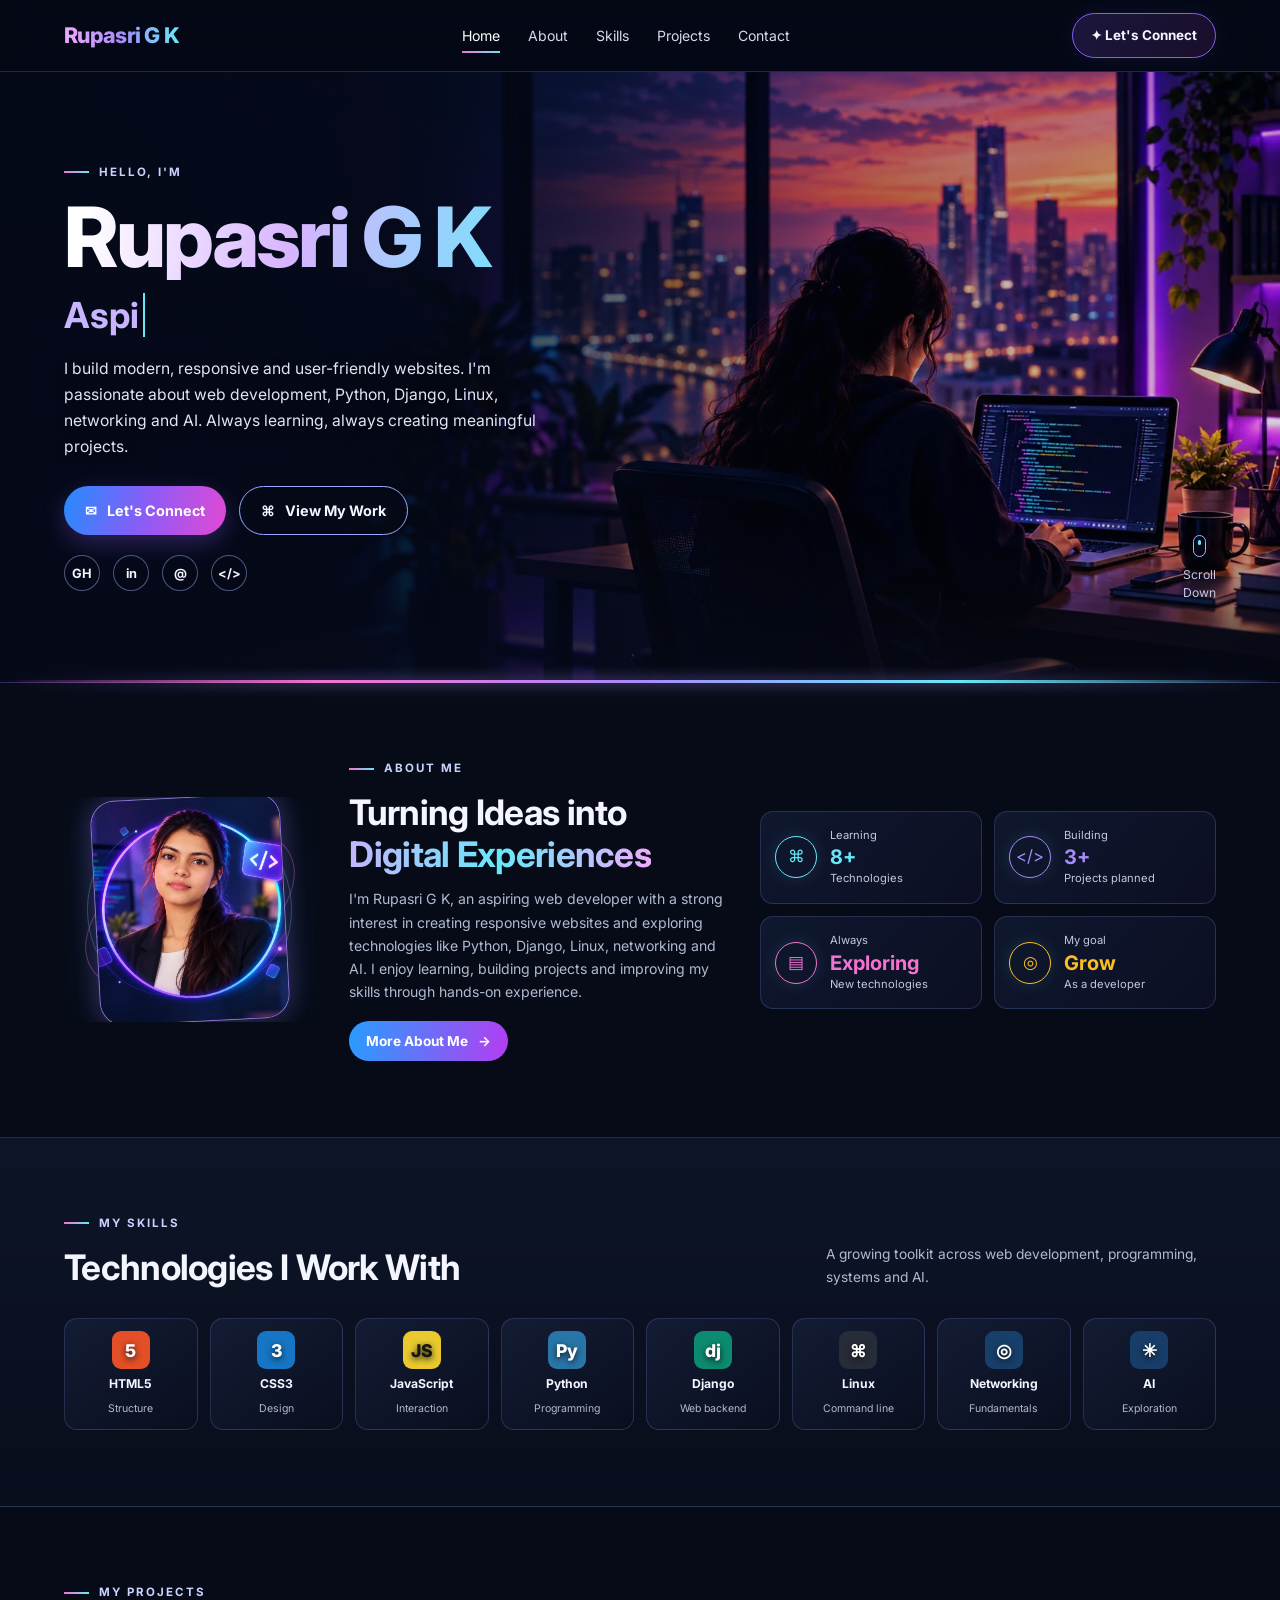
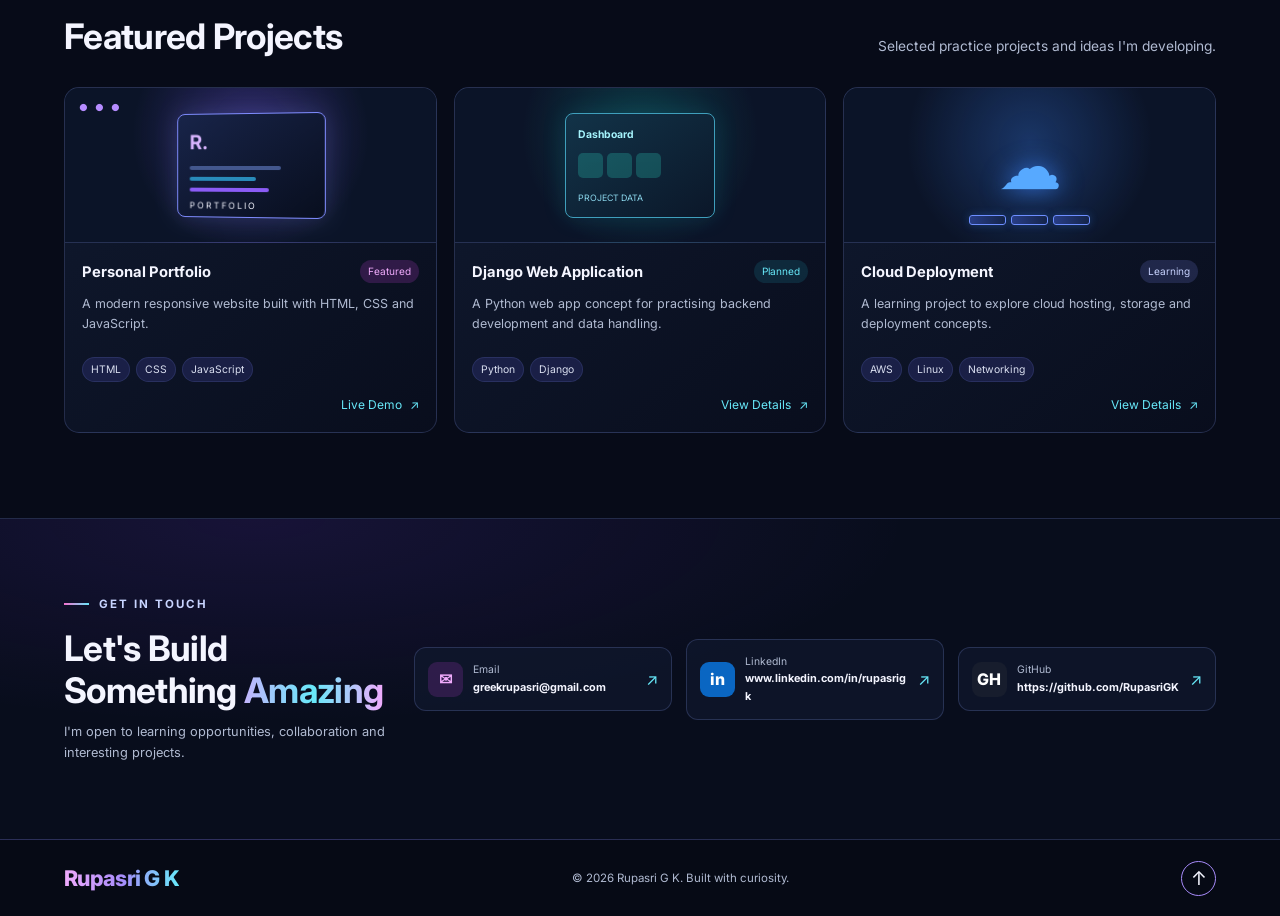
==== commit 24ac873a: "updated style file" ====
--- a/index.html
+++ b/index.html
@@ -22,6 +22,12 @@
   <link rel="preconnect" href="https://fonts.googleapis.com">
   <link rel="preconnect" href="https://fonts.gstatic.com" crossorigin>
   <link rel="canonical" href="https://ubiquitous-cendol-4ba4c1.netlify.app/">
+  <link
+    rel="preload"
+    as="image"
+    href="bg-optimized.webp"
+    fetchpriority="high"
+  >
   <link href="https://fonts.googleapis.com/css2?family=Inter:wght@400;500;600;700;800&display=swap" rel="stylesheet">
   <link rel="stylesheet" href="style.css">
   <script src="script.js" defer></script>
@@ -146,8 +152,8 @@
       <div class="container contact-inner reveal">
         <div><p class="eyebrow"><span class="eyebrow-line"></span> GET IN TOUCH</p><h2>Let's Build Something <span class="gradient-text">Amazing</span></h2><p>I'm open to learning opportunities, collaboration and interesting projects.</p></div>
         <a class="contact-card" href="mailto:greekrupasri@gmail.com"><span class="contact-icon">✉</span><span><small>Email</small><strong>greekrupasri@gmail.com</strong></span><span class="arrow">↗</span></a>
-        <a class="contact-card" href="https://www.linkedin.com/" target="_blank" rel="noreferrer"><span class="contact-icon linkedin">in</span><span><small>LinkedIn</small><strong>www.linkedin.com/in/rupasrigk</strong></span><span class="arrow">↗</span></a>
-        <a class="contact-card" href="https://github.com/" target="_blank" rel="noreferrer"><span class="contact-icon github">GH</span><span><small>GitHub</small><strong>https://github.com/RupasriGK</strong></span><span class="arrow">↗</span></a>
+        <a class="contact-card" href="https://www.linkedin.com/in/rupasrigk" target="_blank" rel="noreferrer"><span class="contact-icon linkedin">in</span><span><small>LinkedIn</small><strong>www.linkedin.com/in/rupasrigk</strong></span><span class="arrow">↗</span></a>
+        <a class="contact-card" href="https://github.com/RupasriGK" target="_blank" rel="noreferrer"><span class="contact-icon github">GH</span><span><small>GitHub</small><strong>https://github.com/RupasriGK</strong></span><span class="arrow">↗</span></a>
       </div>
     </section>
   </main>
--- a/style.css
+++ b/style.css
@@ -131,7 +131,7 @@
   position: relative;
   display: flex;
   align-items: center;
-  background-image: url("bg-optimized.webp");
+  background-image: url("./bg-optimized.webp");
   background-position: center 48%;
   background-size: cover;
   isolation: isolate;
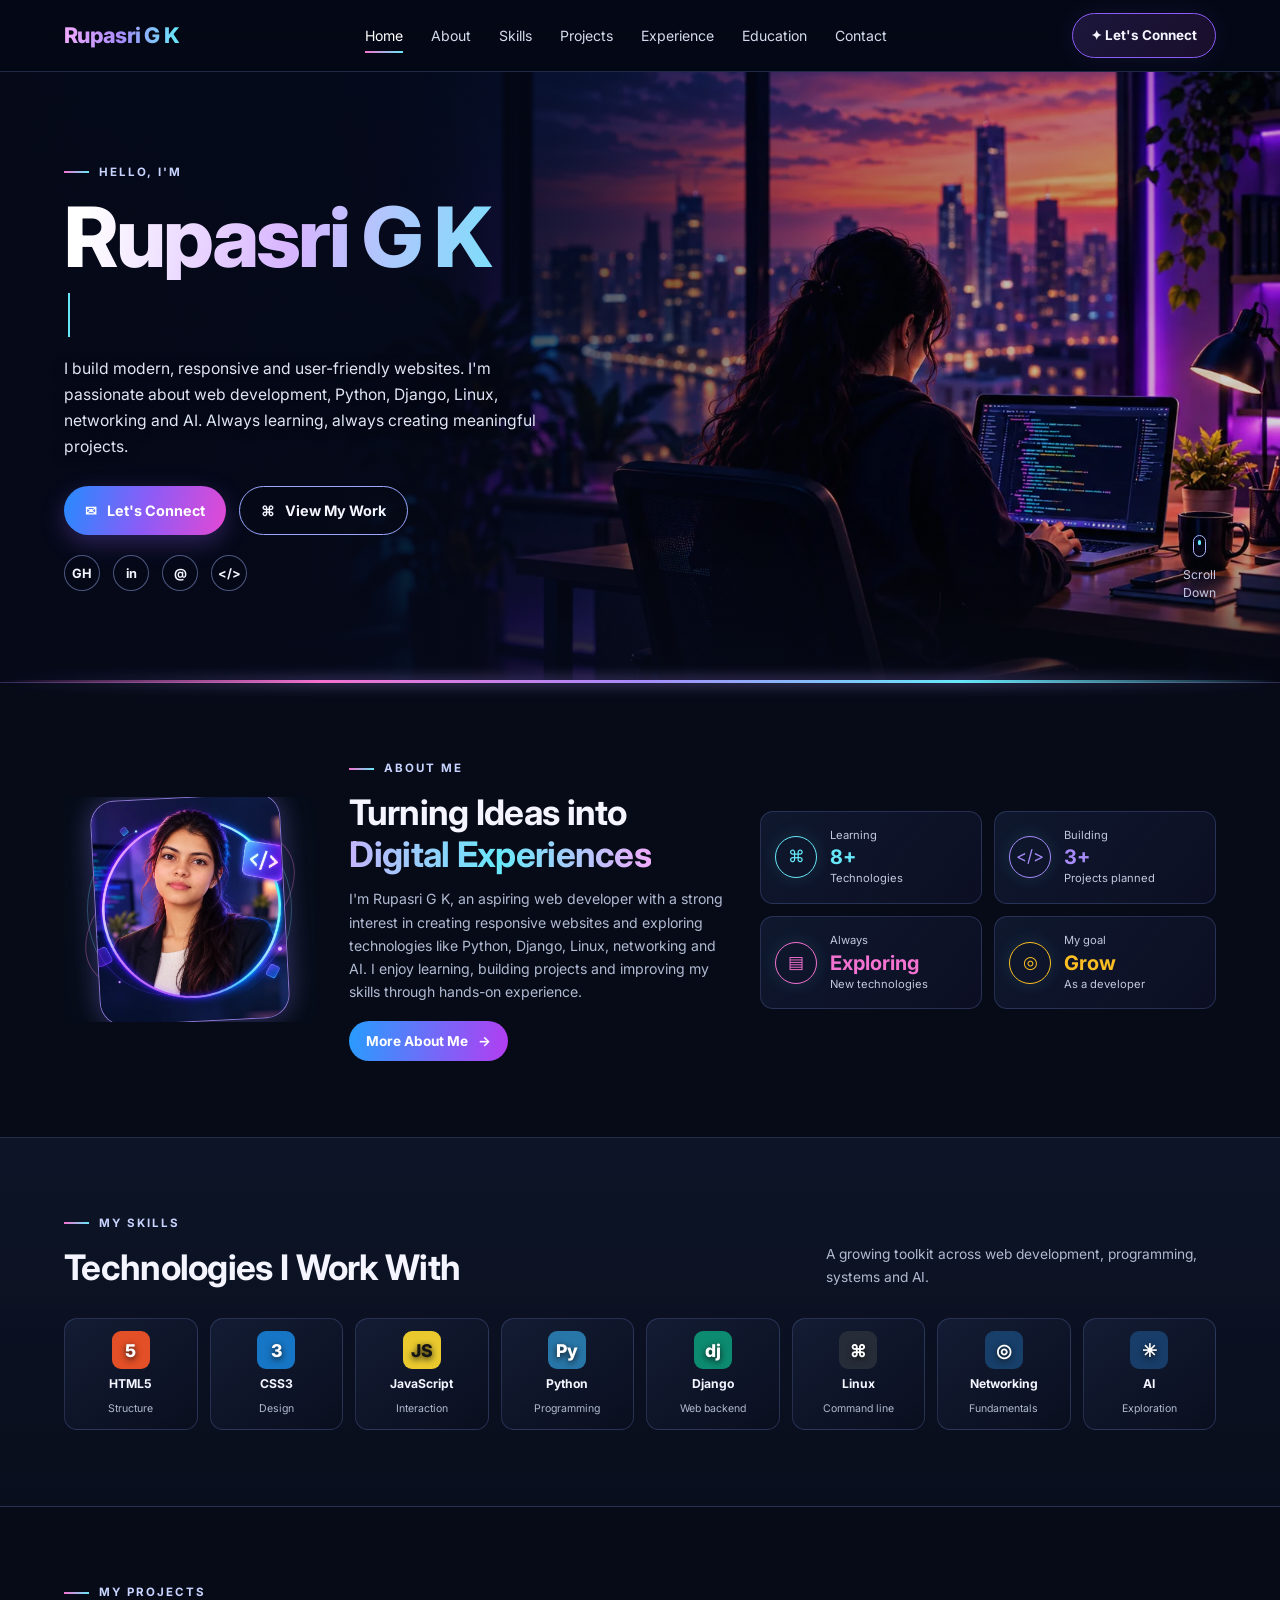
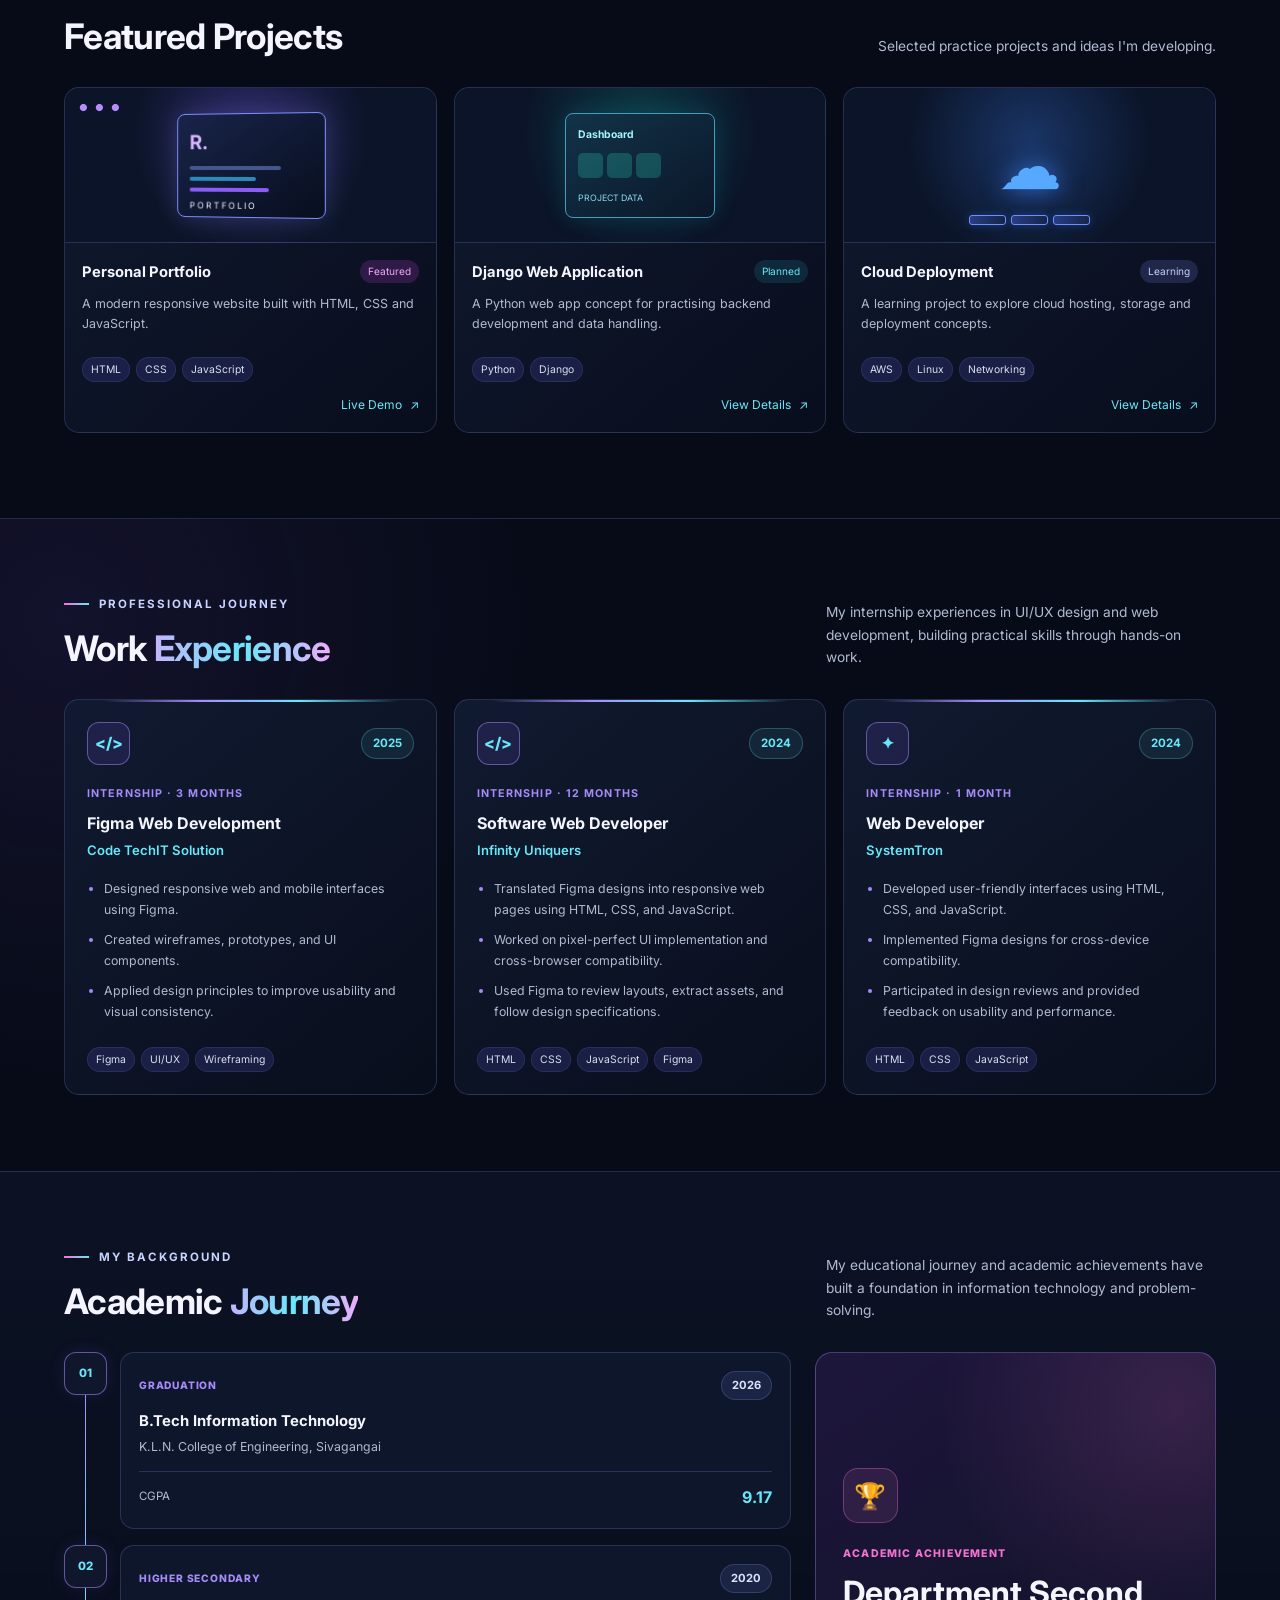
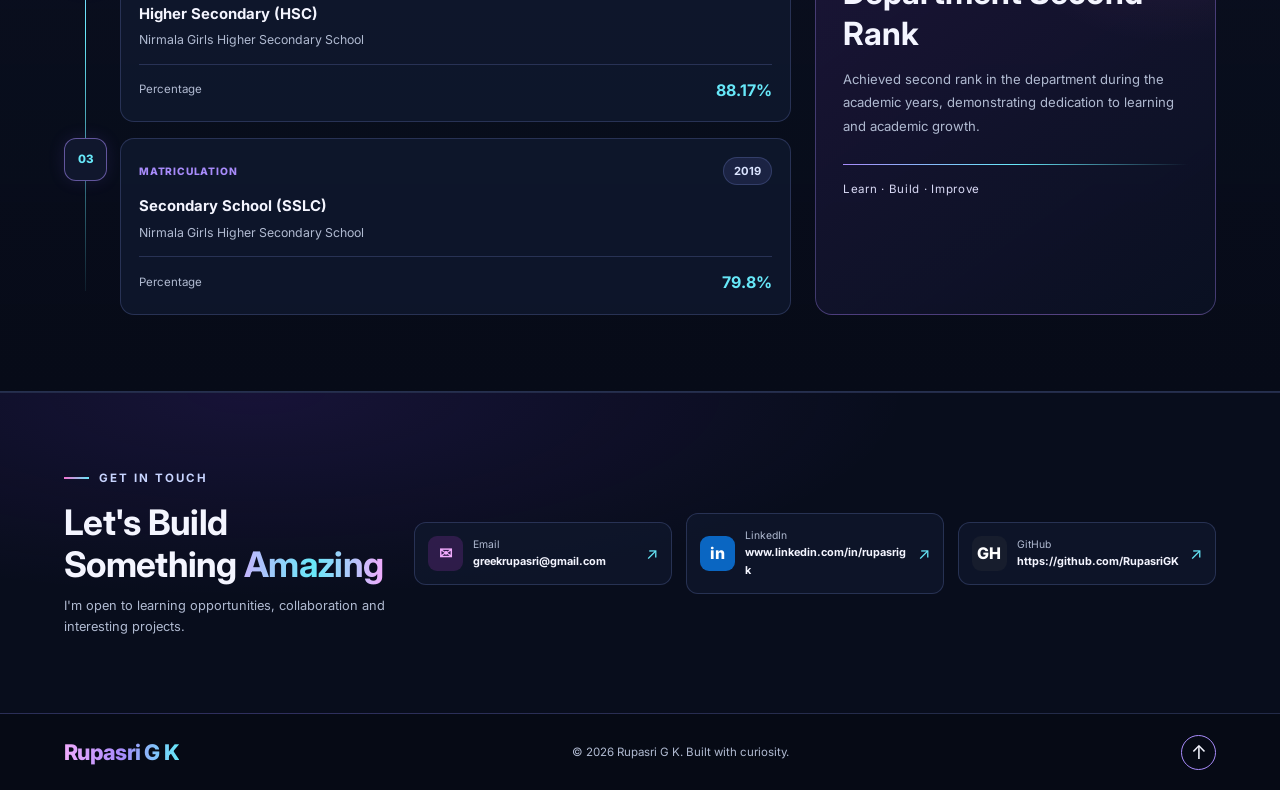
==== commit aafee0e1: "updated index and  style file" ====
--- a/index.html
+++ b/index.html
@@ -42,6 +42,8 @@
         <li><a href="#about">About</a></li>
         <li><a href="#skills">Skills</a></li>
         <li><a href="#projects">Projects</a></li>
+        <li><a href="#experience">Experience</a></li>
+        <li><a href="#education">Education</a></li>
         <li><a href="#contact">Contact</a></li>
       </ul>
       <a class="resume-link" href="#contact">✦ Let's Connect</a>
@@ -148,6 +150,216 @@
       </div>
     </section>
 
+    
+    <!-- WORK EXPERIENCE SECTION -->
+    <section class="experience-section section" id="experience">
+      <div class="container reveal">
+
+        <div class="section-heading">
+          <div>
+            <p class="eyebrow">
+              <span class="eyebrow-line"></span>
+              PROFESSIONAL JOURNEY
+            </p>
+            <h2>Work <span class="gradient-text">Experience</span></h2>
+          </div>
+          <p>
+            My internship experiences in UI/UX design and web development,
+            building practical skills through hands-on work.
+          </p>
+        </div>
+
+        <div class="experience-grid">
+
+          <!-- Code TechIT Solution -->
+          <article class="experience-card">
+            <div class="experience-top">
+              <span class="experience-icon" aria-hidden="true">&lt;/&gt;</span>
+              <span class="experience-year">2025</span>
+            </div>
+
+            <p class="experience-type">INTERNSHIP · 3 MONTHS</p>
+            <h3>Figma Web Development</h3>
+            <h4>Code TechIT Solution</h4>
+
+            <ul>
+              <li>Designed responsive web and mobile interfaces using Figma.</li>
+              <li>Created wireframes, prototypes, and UI components.</li>
+              <li>Applied design principles to improve usability and visual consistency.</li>
+            </ul>
+
+            <div class="tags">
+              <span>Figma</span>
+              <span>UI/UX</span>
+              <span>Wireframing</span>
+            </div>
+          </article>
+
+          <!-- Infinity Uniquers -->
+          <article class="experience-card">
+            <div class="experience-top">
+              <span class="experience-icon" aria-hidden="true">&lt;/&gt;</span>
+              <span class="experience-year">2024</span>
+            </div>
+
+            <p class="experience-type">INTERNSHIP · 12 MONTHS</p>
+            <h3>Software Web Developer</h3>
+            <h4>Infinity Uniquers</h4>
+
+            <ul>
+              <li>Translated Figma designs into responsive web pages using HTML, CSS, and JavaScript.</li>
+              <li>Worked on pixel-perfect UI implementation and cross-browser compatibility.</li>
+              <li>Used Figma to review layouts, extract assets, and follow design specifications.</li>
+            </ul>
+
+            <div class="tags">
+              <span>HTML</span>
+              <span>CSS</span>
+              <span>JavaScript</span>
+              <span>Figma</span>
+            </div>
+          </article>
+
+          <!-- SystemTron -->
+          <article class="experience-card">
+            <div class="experience-top">
+              <span class="experience-icon" aria-hidden="true">✦</span>
+              <span class="experience-year">2024</span>
+            </div>
+
+            <p class="experience-type">INTERNSHIP · 1 MONTH</p>
+            <h3>Web Developer</h3>
+            <h4>SystemTron</h4>
+
+            <ul>
+              <li>Developed user-friendly interfaces using HTML, CSS, and JavaScript.</li>
+              <li>Implemented Figma designs for cross-device compatibility.</li>
+              <li>Participated in design reviews and provided feedback on usability and performance.</li>
+            </ul>
+
+            <div class="tags">
+              <span>HTML</span>
+              <span>CSS</span>
+              <span>JavaScript</span>
+            </div>
+          </article>
+
+        </div>
+      </div>
+    </section>
+
+
+    <!-- ACADEMIC JOURNEY SECTION -->
+    <section class="education-section section" id="education">
+      <div class="container reveal">
+
+        <div class="section-heading">
+          <div>
+            <p class="eyebrow">
+              <span class="eyebrow-line"></span>
+              MY BACKGROUND
+            </p>
+            <h2>Academic <span class="gradient-text">Journey</span></h2>
+          </div>
+          <p>
+            My educational journey and academic achievements have built
+            a foundation in information technology and problem-solving.
+          </p>
+        </div>
+
+        <div class="education-layout">
+
+          <div class="education-timeline">
+
+            <!-- Graduation -->
+            <article class="education-item">
+              <div class="education-marker" aria-hidden="true">01</div>
+
+              <div class="education-content">
+                <div class="education-meta">
+                  <span class="education-level">GRADUATION</span>
+                  <span class="education-year">2026</span>
+                </div>
+
+                <h3>B.Tech Information Technology</h3>
+                <p class="education-institute">
+                  K.L.N. College of Engineering, Sivagangai
+                </p>
+
+                <div class="education-result">
+                  <span>CGPA</span>
+                  <strong>9.17</strong>
+                </div>
+              </div>
+            </article>
+
+            <!-- Higher Secondary -->
+            <article class="education-item">
+              <div class="education-marker" aria-hidden="true">02</div>
+
+              <div class="education-content">
+                <div class="education-meta">
+                  <span class="education-level">HIGHER SECONDARY</span>
+                  <span class="education-year">2020</span>
+                </div>
+
+                <h3>Higher Secondary (HSC)</h3>
+                <p class="education-institute">
+                  Nirmala Girls Higher Secondary School
+                </p>
+
+                <div class="education-result">
+                  <span>Percentage</span>
+                  <strong>88.17%</strong>
+                </div>
+              </div>
+            </article>
+
+            <!-- Matriculation -->
+            <article class="education-item">
+              <div class="education-marker" aria-hidden="true">03</div>
+
+              <div class="education-content">
+                <div class="education-meta">
+                  <span class="education-level">MATRICULATION</span>
+                  <span class="education-year">2019</span>
+                </div>
+
+                <h3>Secondary School (SSLC)</h3>
+                <p class="education-institute">
+                  Nirmala Girls Higher Secondary School
+                </p>
+
+                <div class="education-result">
+                  <span>Percentage</span>
+                  <strong>79.8%</strong>
+                </div>
+              </div>
+            </article>
+
+          </div>
+
+          <!-- Academic achievement -->
+          <aside class="education-highlight">
+            <div class="highlight-icon" aria-hidden="true">🏆</div>
+
+            <p class="highlight-label">ACADEMIC ACHIEVEMENT</p>
+            <h3>Department Second Rank</h3>
+
+            <p>
+              Achieved second rank in the department during the academic years,
+              demonstrating dedication to learning and academic growth.
+            </p>
+
+            <div class="highlight-line"></div>
+            <span class="highlight-footer">Learn · Build · Improve</span>
+          </aside>
+
+        </div>
+      </div>
+    </section>
+
+
     <section class="contact-section section" id="contact">
       <div class="container contact-inner reveal">
         <div><p class="eyebrow"><span class="eyebrow-line"></span> GET IN TOUCH</p><h2>Let's Build Something <span class="gradient-text">Amazing</span></h2><p>I'm open to learning opportunities, collaboration and interesting projects.</p></div>
--- a/style.css
+++ b/style.css
@@ -1211,3 +1211,448 @@
         animation: none;
     }
 }
+
+
+
+/* ==========================================
+   WORK EXPERIENCE - MATCH EXISTING PORTFOLIO
+========================================== */
+
+.experience-section {
+  position: relative;
+  overflow: hidden;
+  border-block: 1px solid var(--line);
+  background:
+    radial-gradient(
+      circle at 5% 15%,
+      rgba(139, 92, 246, 0.09),
+      transparent 35%
+    ),
+    var(--bg);
+}
+
+.experience-grid {
+  display: grid;
+  grid-template-columns: repeat(3, minmax(0, 1fr));
+  gap: 17px;
+  margin-top: 30px;
+}
+
+.experience-card {
+  position: relative;
+  display: flex;
+  flex-direction: column;
+  min-width: 0;
+  padding: 22px;
+  overflow: hidden;
+  border: 1px solid var(--line);
+  border-radius: 15px;
+  background: linear-gradient(
+    140deg,
+    rgba(17, 27, 49, 0.96),
+    rgba(9, 14, 29, 0.98)
+  );
+  transition:
+    transform 0.3s ease,
+    border-color 0.3s ease,
+    box-shadow 0.3s ease;
+}
+
+.experience-card::before {
+  content: "";
+  position: absolute;
+  top: 0;
+  left: 10%;
+  width: 80%;
+  height: 2px;
+  background: linear-gradient(
+    90deg,
+    transparent,
+    var(--purple),
+    var(--cyan),
+    transparent
+  );
+}
+
+.experience-card:hover {
+  transform: translateY(-6px);
+  border-color: rgba(103, 232, 249, 0.5);
+  box-shadow: 0 15px 35px rgba(0, 0, 0, 0.24);
+}
+
+.experience-top {
+  display: flex;
+  align-items: center;
+  justify-content: space-between;
+  gap: 12px;
+  margin-bottom: 20px;
+}
+
+.experience-icon {
+  display: grid;
+  place-items: center;
+  width: 43px;
+  height: 43px;
+  border: 1px solid rgba(167, 139, 250, 0.5);
+  border-radius: 12px;
+  background: rgba(139, 92, 246, 0.13);
+  color: var(--cyan);
+  font-size: 1rem;
+  font-weight: 800;
+  transition: transform 0.3s ease;
+}
+
+.experience-card:hover .experience-icon {
+  transform: rotate(-7deg) scale(1.08);
+}
+
+.experience-year {
+  padding: 5px 11px;
+  border: 1px solid rgba(103, 232, 249, 0.25);
+  border-radius: 20px;
+  background: rgba(103, 232, 249, 0.08);
+  color: var(--cyan);
+  font-size: 0.72rem;
+  font-weight: 700;
+}
+
+.experience-type {
+  margin-bottom: 8px;
+  color: var(--purple);
+  font-size: 0.67rem;
+  font-weight: 700;
+  letter-spacing: 1.1px;
+}
+
+.experience-card h3 {
+  font-size: 1rem;
+  line-height: 1.5;
+}
+
+.experience-card h4 {
+  margin-top: 5px;
+  color: var(--cyan);
+  font-size: 0.82rem;
+  font-weight: 600;
+}
+
+.experience-card ul {
+  display: grid;
+  gap: 9px;
+  margin: 18px 0;
+  padding-left: 17px;
+  color: var(--muted);
+  font-size: 0.77rem;
+  line-height: 1.7;
+}
+
+.experience-card li::marker {
+  color: var(--purple);
+}
+
+.experience-card .tags {
+  margin-top: auto;
+  padding-top: 6px;
+}
+
+
+/* ==========================================
+   ACADEMIC JOURNEY
+========================================== */
+
+.education-section {
+  position: relative;
+  overflow: hidden;
+  background: linear-gradient(
+    180deg,
+    rgba(15, 23, 43, 0.65),
+    rgba(7, 11, 24, 1)
+  );
+  border-bottom: 1px solid var(--line);
+}
+
+.education-layout {
+  display: grid;
+  grid-template-columns: minmax(0, 1.45fr) minmax(240px, 0.8fr);
+  align-items: stretch;
+  gap: 24px;
+  margin-top: 30px;
+}
+
+.education-timeline {
+  position: relative;
+  display: grid;
+  gap: 16px;
+}
+
+.education-timeline::before {
+  content: "";
+  position: absolute;
+  top: 24px;
+  bottom: 24px;
+  left: 21px;
+  width: 1px;
+  background: linear-gradient(
+    180deg,
+    var(--purple),
+    var(--cyan),
+    rgba(103, 232, 249, 0.08)
+  );
+}
+
+.education-item {
+  position: relative;
+  display: grid;
+  grid-template-columns: 43px minmax(0, 1fr);
+  align-items: start;
+  gap: 13px;
+}
+
+.education-marker {
+  position: relative;
+  z-index: 1;
+  display: grid;
+  place-items: center;
+  width: 43px;
+  height: 43px;
+  border: 1px solid rgba(167, 139, 250, 0.55);
+  border-radius: 12px;
+  background: #10172d;
+  color: var(--cyan);
+  font-size: 0.72rem;
+  font-weight: 800;
+  box-shadow: 0 0 17px rgba(139, 92, 246, 0.12);
+  transition:
+    transform 0.3s ease,
+    box-shadow 0.3s ease;
+}
+
+.education-item:hover .education-marker {
+  transform: scale(1.07);
+  box-shadow: 0 0 22px rgba(103, 232, 249, 0.2);
+}
+
+.education-content {
+  min-width: 0;
+  padding: 18px;
+  border: 1px solid var(--line);
+  border-radius: 14px;
+  background: rgba(16, 26, 48, 0.76);
+  transition:
+    transform 0.3s ease,
+    border-color 0.3s ease;
+}
+
+.education-item:hover .education-content {
+  transform: translateX(3px);
+  border-color: rgba(103, 232, 249, 0.4);
+}
+
+.education-meta {
+  display: flex;
+  flex-wrap: wrap;
+  align-items: center;
+  justify-content: space-between;
+  gap: 9px;
+  margin-bottom: 10px;
+}
+
+.education-level {
+  color: var(--purple);
+  font-size: 0.64rem;
+  font-weight: 800;
+  letter-spacing: 0.8px;
+}
+
+.education-year {
+  padding: 4px 10px;
+  border: 1px solid var(--line);
+  border-radius: 20px;
+  color: #dbe4ff;
+  background: rgba(129, 140, 248, 0.12);
+  font-size: 0.7rem;
+  font-weight: 700;
+}
+
+.education-content h3 {
+  font-size: 0.93rem;
+  line-height: 1.5;
+}
+
+.education-institute {
+  margin-top: 5px;
+  color: var(--muted);
+  font-size: 0.77rem;
+  line-height: 1.6;
+}
+
+.education-result {
+  display: flex;
+  align-items: center;
+  justify-content: space-between;
+  gap: 10px;
+  margin-top: 14px;
+  padding-top: 12px;
+  border-top: 1px solid var(--line);
+}
+
+.education-result span {
+  color: var(--muted);
+  font-size: 0.72rem;
+}
+
+.education-result strong {
+  color: var(--cyan);
+  font-size: 1rem;
+}
+
+
+/* Academic achievement card */
+
+.education-highlight {
+  display: flex;
+  flex-direction: column;
+  align-items: flex-start;
+  justify-content: center;
+  min-width: 0;
+  padding: 27px;
+  overflow: hidden;
+  border: 1px solid rgba(167, 139, 250, 0.35);
+  border-radius: 17px;
+  background:
+    radial-gradient(
+      circle at 90% 10%,
+      rgba(244, 114, 208, 0.15),
+      transparent 38%
+    ),
+    linear-gradient(
+      145deg,
+      rgba(36, 24, 67, 0.8),
+      rgba(10, 17, 34, 0.96)
+    );
+  transition:
+    transform 0.3s ease,
+    border-color 0.3s ease,
+    box-shadow 0.3s ease;
+}
+
+.education-highlight:hover {
+  transform: translateY(-5px);
+  border-color: rgba(244, 114, 208, 0.55);
+  box-shadow: 0 15px 32px rgba(139, 92, 246, 0.12);
+}
+
+.highlight-icon {
+  display: grid;
+  place-items: center;
+  width: 55px;
+  height: 55px;
+  margin-bottom: 22px;
+  border: 1px solid rgba(244, 114, 208, 0.35);
+  border-radius: 15px;
+  background: rgba(244, 114, 208, 0.1);
+  font-size: 1.6rem;
+  animation: float 4s ease-in-out infinite;
+}
+
+.highlight-label {
+  color: var(--pink);
+  font-size: 0.66rem;
+  font-weight: 800;
+  letter-spacing: 1.2px;
+}
+
+.education-highlight h3 {
+  margin-top: 9px;
+  font-size: clamp(1.4rem, 2.5vw, 2rem);
+  line-height: 1.3;
+}
+
+.education-highlight > p:not(.highlight-label) {
+  margin-top: 13px;
+  color: var(--muted);
+  font-size: 0.82rem;
+  line-height: 1.8;
+}
+
+.highlight-line {
+  width: 100%;
+  height: 1px;
+  margin-top: 25px;
+  background: linear-gradient(
+    90deg,
+    var(--purple),
+    var(--cyan),
+    transparent
+  );
+}
+
+.highlight-footer {
+  margin-top: 15px;
+  color: #d8d9f5;
+  font-size: 0.72rem;
+  letter-spacing: 0.7px;
+}
+
+
+/* ==========================================
+   RESPONSIVE DESIGN
+========================================== */
+
+@media (max-width: 1050px) {
+  .experience-grid {
+    grid-template-columns: repeat(2, minmax(0, 1fr));
+  }
+
+  .education-layout {
+    grid-template-columns: 1fr;
+  }
+
+  .education-highlight {
+    min-height: 250px;
+  }
+}
+
+@media (max-width: 760px) {
+  .experience-grid {
+    grid-template-columns: 1fr;
+  }
+
+  .experience-card {
+    padding: 21px;
+  }
+
+  .education-layout {
+    gap: 20px;
+  }
+
+  .education-highlight {
+    padding: 24px;
+  }
+}
+
+@media (max-width: 420px) {
+  .education-item {
+    grid-template-columns: 36px minmax(0, 1fr);
+    gap: 10px;
+  }
+
+  .education-timeline::before {
+    left: 17px;
+  }
+
+  .education-marker {
+    width: 36px;
+    height: 36px;
+    border-radius: 10px;
+    font-size: 0.65rem;
+  }
+
+  .education-content {
+    padding: 14px;
+  }
+
+  .experience-card {
+    padding: 18px;
+  }
+}
